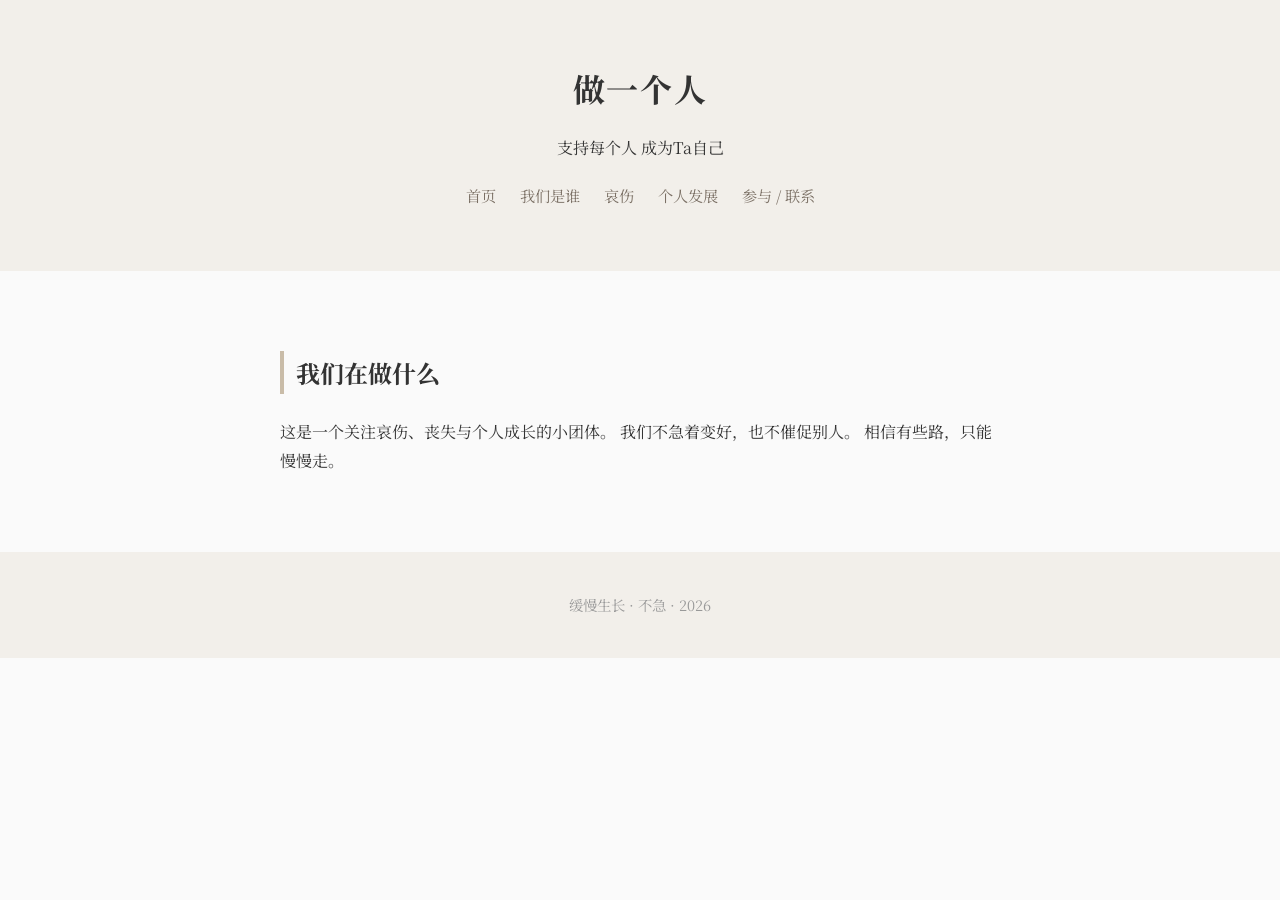
==== index.html @ f3f9eed6 "Update index.html" ====
<!DOCTYPE html>
<html lang="zh-CN">
<head>
  <meta charset="UTF-8" />
  <title>缓慢生长</title>
  <link href="https://fonts.googleapis.com/css2?family=Noto+Serif+SC:wght@400;700&display=swap" rel="stylesheet">
  <link rel="stylesheet" href="style.css">
</head>
<body>

<header>
  <h1>做一个人</h1>
  <p>支持每个人 成为Ta自己</p>
  <nav>
    <a href="index.html">首页</a>
    <a href="about.html">我们是谁</a>
    <a href="grief.html">哀伤</a>
    <a href="growth.html">个人发展</a>
    <a href="contact.html">参与 / 联系</a>
  </nav>
</header>

<section>
  <h2>我们在做什么</h2>
  <p>
    这是一个关注哀伤、丧失与个人成长的小团体。
    我们不急着变好，也不催促别人。
    相信有些路，只能慢慢走。
  </p>
</section>

<footer>
  缓慢生长 · 不急 · 2026
</footer>

</body>
</html>
---- style.css ----
body {
  margin: 0;
  font-family: "Noto Serif SC", serif;
  background: #fafafa;
  color: #333;
  line-height: 1.8;
}

header {
  padding: 60px 20px;
  text-align: center;
  background: #f2efea;
}

header h1 {
  margin: 0;
  font-size: 2em;
  letter-spacing: 0.05em;
}

nav {
  margin-top: 20px;
}

nav a {
  margin: 0 10px;
  color: #7a6f64;
  text-decoration: none;
  font-size: 0.95em;
}

nav a:hover {
  text-decoration: underline;
}

section {
  max-width: 720px;
  margin: auto;
  padding: 60px 20px;
}

h2 {
  font-size: 1.5em;
  border-left: 4px solid #c9bca8;
  padding-left: 12px;
  margin-bottom: 24px;
}

footer {
  text-align: center;
  padding: 40px;
  font-size: 0.9em;
  color: #999;
  background: #f2efea;
}
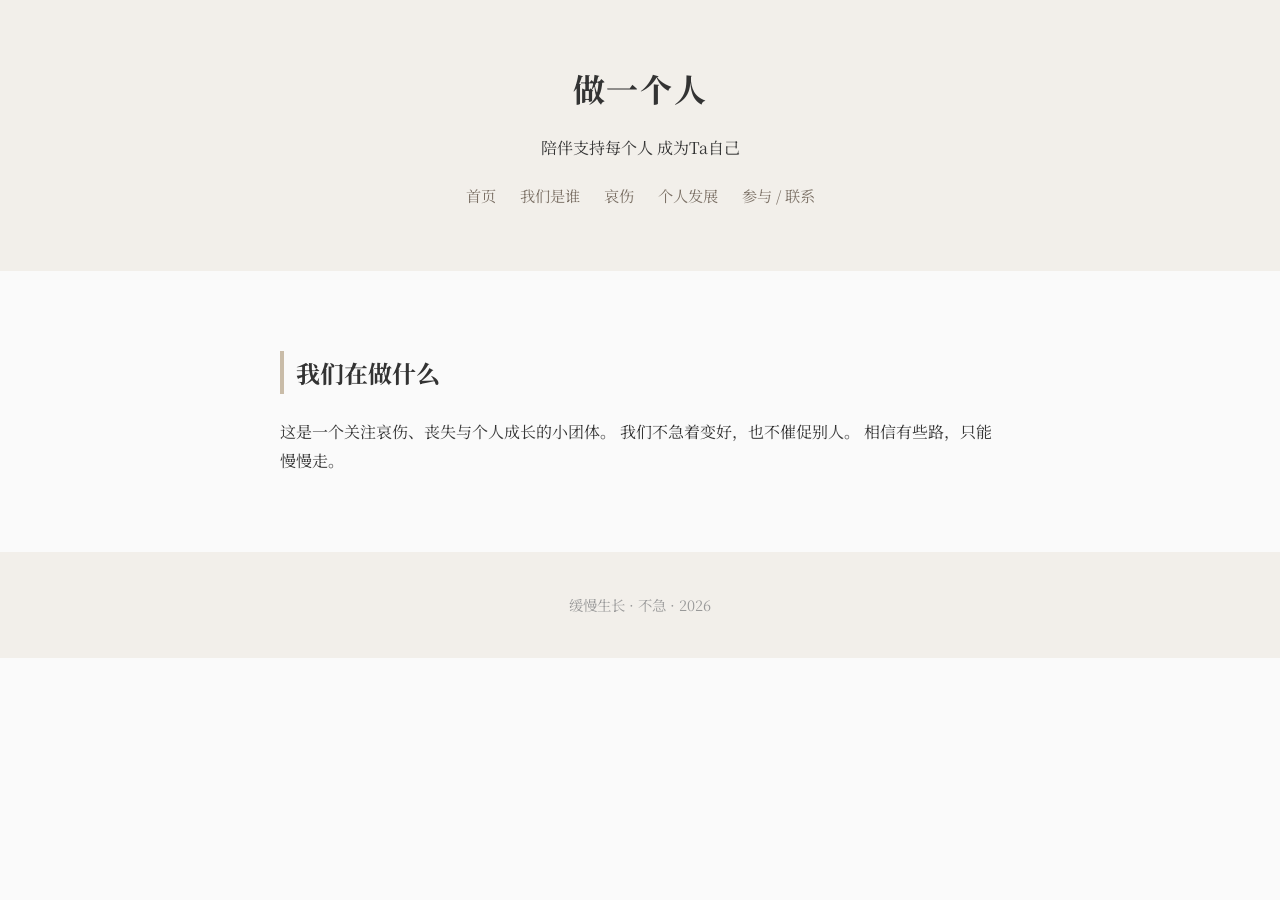
==== commit 01340ae4: "Update index.html" ====
--- a/index.html
+++ b/index.html
@@ -10,7 +10,7 @@
 
 <header>
   <h1>做一个人</h1>
-  <p>支持每个人 成为Ta自己</p>
+  <p>陪伴支持每个人 成为Ta自己</p>
   <nav>
     <a href="index.html">首页</a>
     <a href="about.html">我们是谁</a>
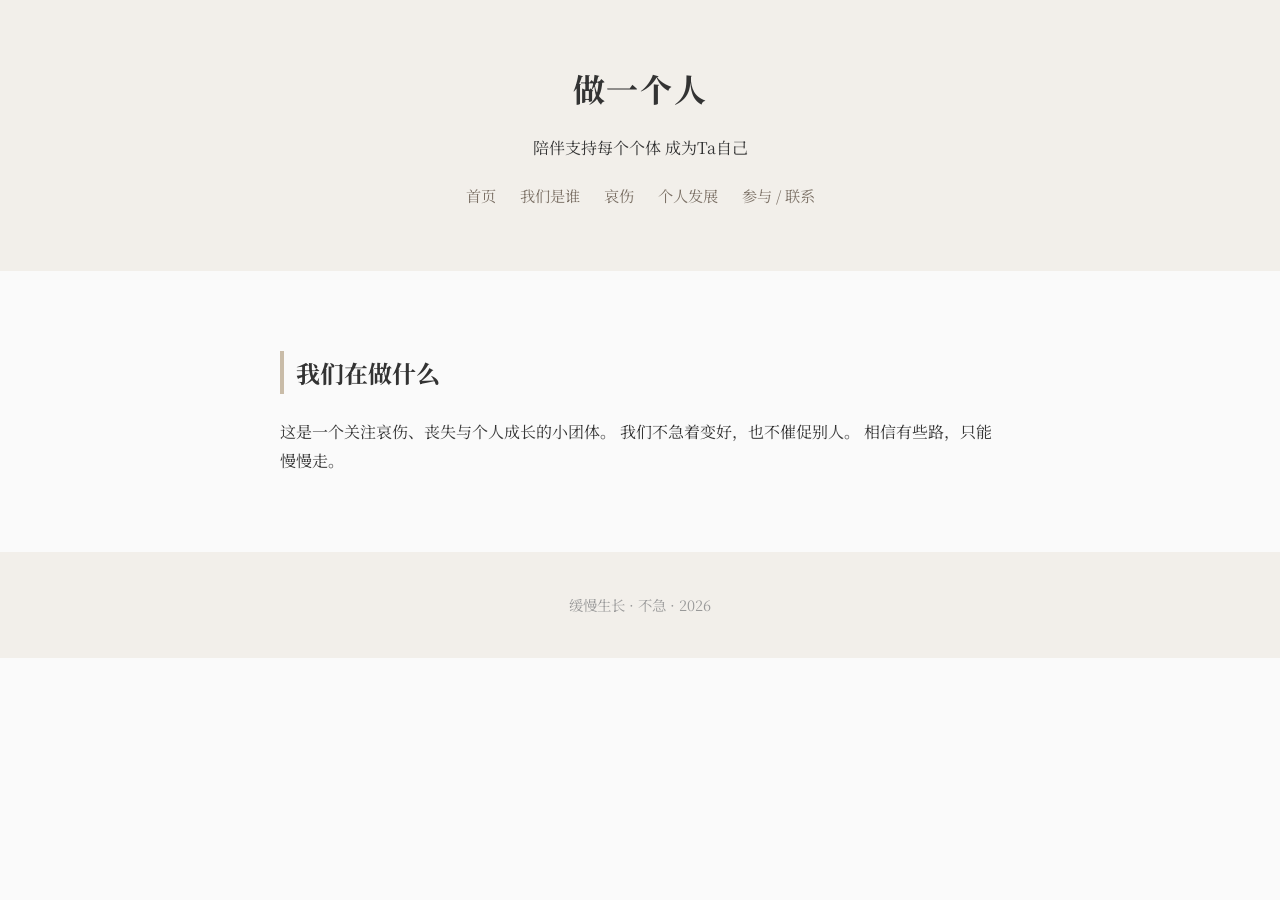
==== commit a7493b66: "Update index.html" ====
--- a/index.html
+++ b/index.html
@@ -2,7 +2,7 @@
 <html lang="zh-CN">
 <head>
   <meta charset="UTF-8" />
-  <title>缓慢生长</title>
+  <title>做一个人</title>
   <link href="https://fonts.googleapis.com/css2?family=Noto+Serif+SC:wght@400;700&display=swap" rel="stylesheet">
   <link rel="stylesheet" href="style.css">
 </head>
@@ -10,7 +10,7 @@
 
 <header>
   <h1>做一个人</h1>
-  <p>陪伴支持每个人 成为Ta自己</p>
+  <p>陪伴支持每个个体 成为Ta自己</p>
   <nav>
     <a href="index.html">首页</a>
     <a href="about.html">我们是谁</a>
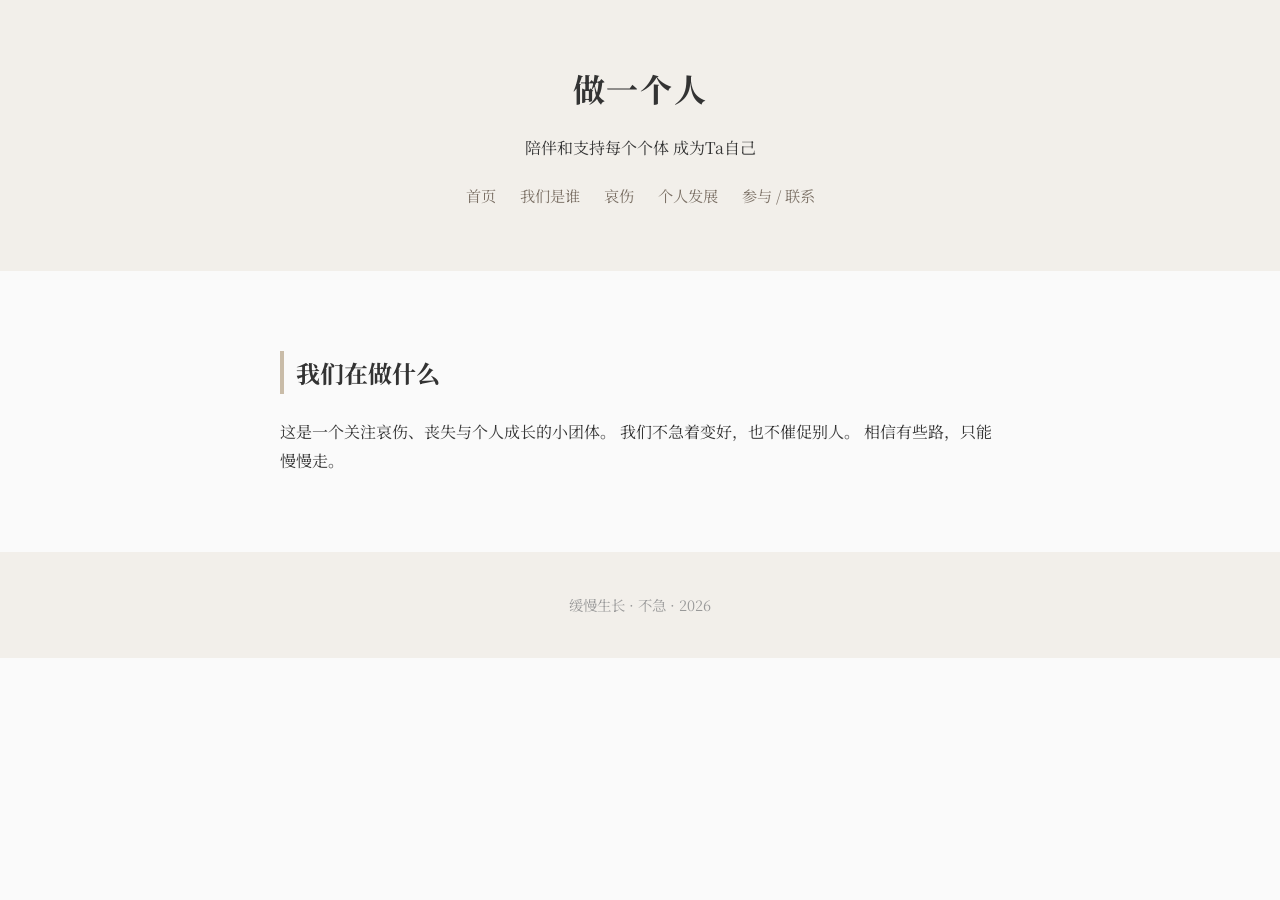
==== commit 324fcb80: "Update index.html" ====
--- a/index.html
+++ b/index.html
@@ -10,7 +10,7 @@
 
 <header>
   <h1>做一个人</h1>
-  <p>陪伴支持每个个体 成为Ta自己</p>
+  <p>陪伴和支持每个个体 成为Ta自己</p>
   <nav>
     <a href="index.html">首页</a>
     <a href="about.html">我们是谁</a>
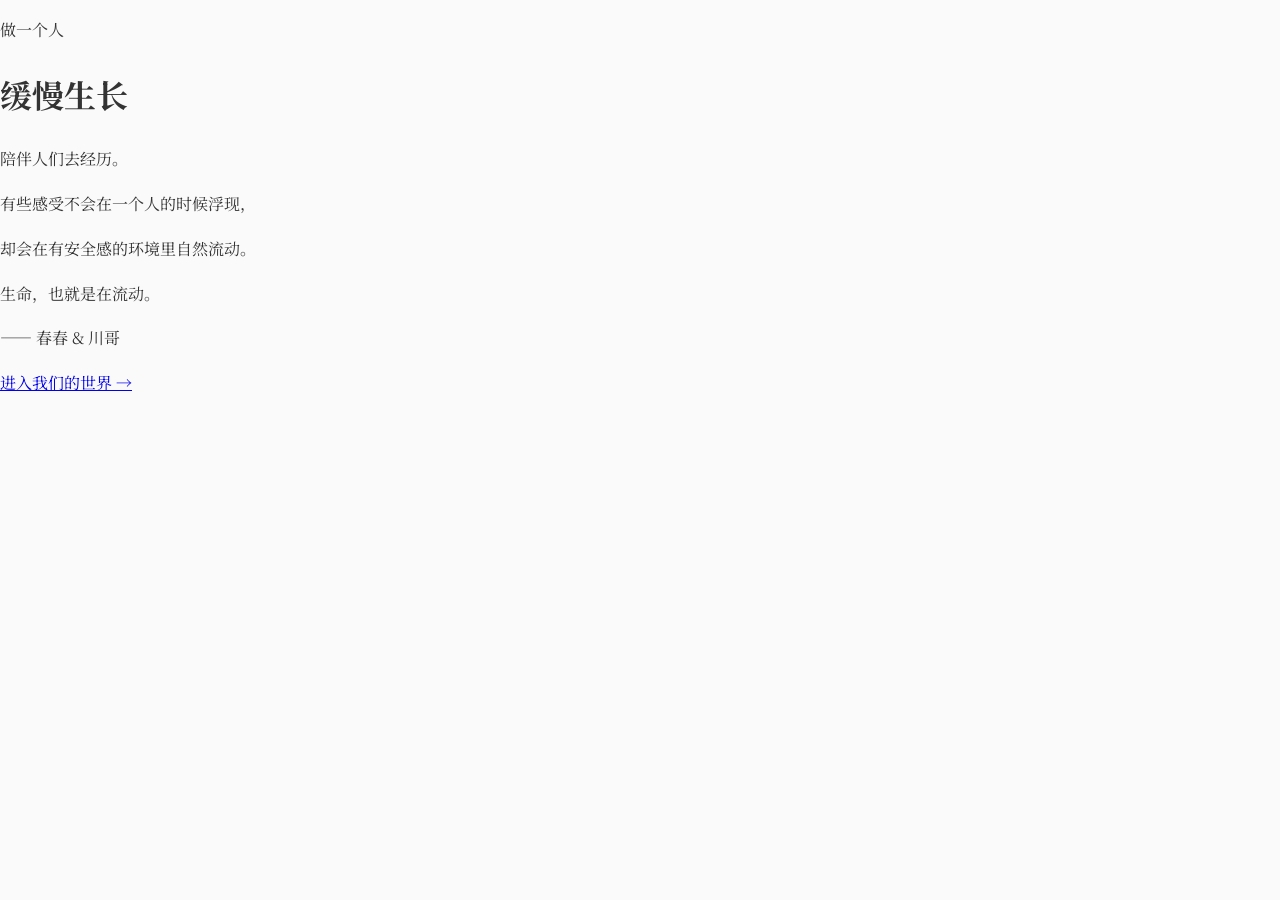
==== commit f811cd35: "Update index.html" ====
--- a/index.html
+++ b/index.html
@@ -2,36 +2,28 @@
 <html lang="zh-CN">
 <head>
   <meta charset="UTF-8" />
-  <title>做一个人</title>
-  <link href="https://fonts.googleapis.com/css2?family=Noto+Serif+SC:wght@400;700&display=swap" rel="stylesheet">
-  <link rel="stylesheet" href="style.css">
+  <meta name="viewport" content="width=device-width, initial-scale=1.0" />
+  <title>做一个人 · 缓慢生长</title>
+  <link href="https://fonts.googleapis.com/css2?family=Noto+Serif+SC:wght@300;400;600&display=swap" rel="stylesheet">
+  <link rel="stylesheet" href="style.css" />
 </head>
-<body>
+<body class="home">
 
-<header>
-  <h1>做一个人</h1>
-  <p>陪伴和支持每个个体 成为Ta自己</p>
-  <nav>
-    <a href="index.html">首页</a>
-    <a href="about.html">我们是谁</a>
-    <a href="grief.html">哀伤</a>
-    <a href="growth.html">个人发展</a>
-    <a href="contact.html">参与 / 联系</a>
-  </nav>
-</header>
+  <div class="home-container">
+    <p class="home-subtitle">做一个人</p>
+    <h1 class="home-title">缓慢生长</h1>
 
-<section>
-  <h2>我们在做什么</h2>
-  <p>
-    这是一个关注哀伤、丧失与个人成长的小团体。
-    我们不急着变好，也不催促别人。
-    相信有些路，只能慢慢走。
-  </p>
-</section>
+    <div class="home-quote">
+      <p>陪伴人们去经历。</p>
+      <p>有些感受不会在一个人的时候浮现，</p>
+      <p>却会在有安全感的环境里自然流动。</p>
+      <p class="home-quote-last">生命，也就是在流动。</p>
+    </div>
 
-<footer>
-  缓慢生长 · 不急 · 2026
-</footer>
+    <p class="home-sign">—— 春春 & 川哥</p>
+
+    <a href="world.html" class="btn-enter">进入我们的世界 →</a>
+  </div>
 
 </body>
 </html>
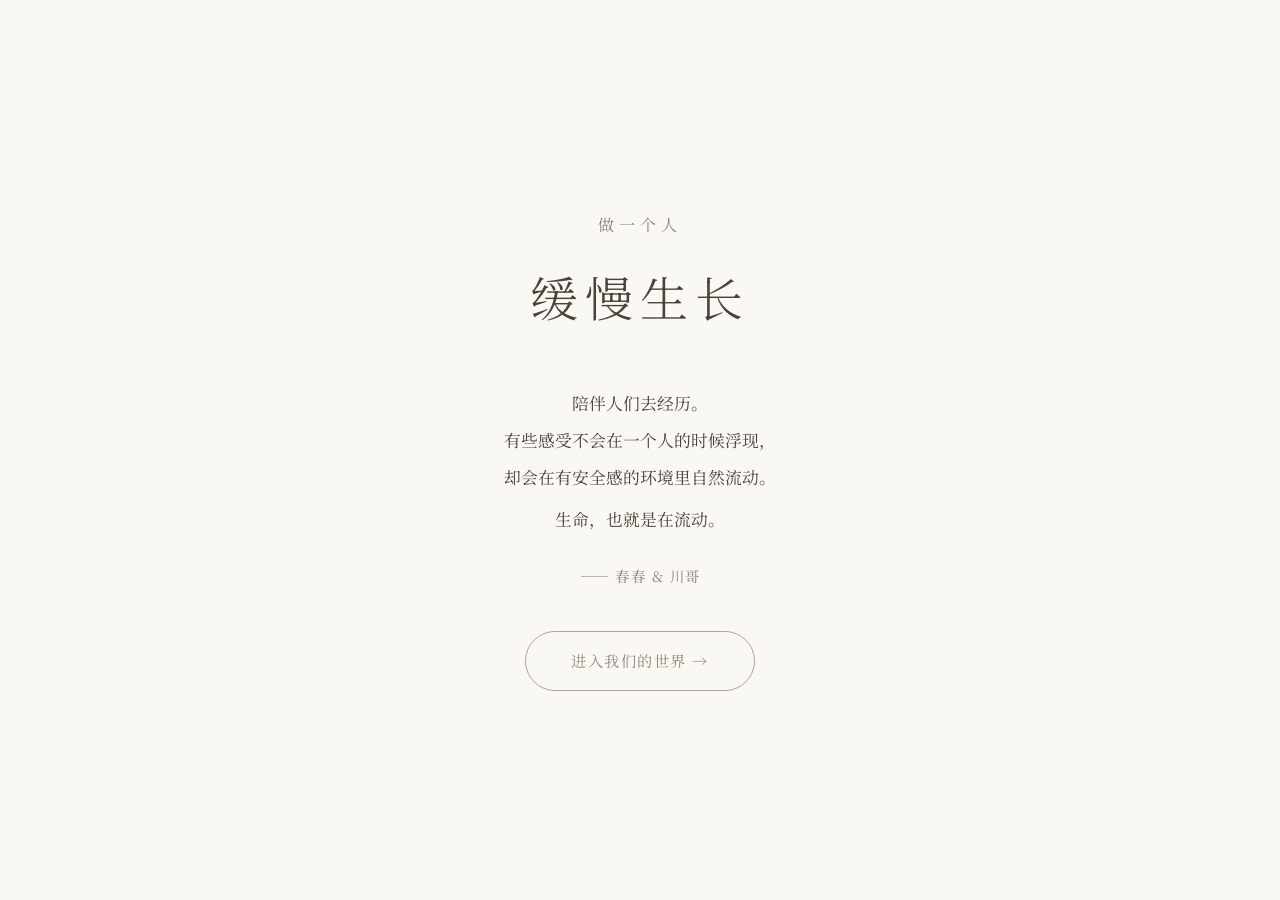
==== commit 7ce27434: "Update index.html" ====
--- a/index.html
+++ b/index.html
@@ -22,7 +22,7 @@
 
     <p class="home-sign">—— 春春 & 川哥</p>
 
-    <a href="world.html" class="btn-enter">进入我们的世界 →</a>
+  <a href="world.html" class="btn-enter">进入我们的世界 →</a>
   </div>
 
 </body>
--- a/style.css
+++ b/style.css
@@ -1,55 +1,356 @@
+/* ============================================
+   做一个人 · 全局样式
+   简洁 / 丝滑 / 温暖
+   ============================================ */
+
+/* ---------- 基础变量 ---------- */
+:root {
+  --color-bg:       #FAF8F5;   /* 暖白 */
+  --color-text:     #4A4338;   /* 深棕灰 */
+  --color-muted:    #8C8276;   /* 柔和灰棕 */
+  --color-accent:   #B5A48C;   /* 大地色 */
+  --color-accent2:  #D4C5B0;   /* 浅大地色 */
+  --color-highlight:#9B8573;   /* 强调棕 */
+  --color-line:     #E0D8CC;   /* 分隔线 */
+  --color-dot:      #C8BDAF;   /* 进度点 */
+  --color-dot-active: #9B8573; /* 当前进度点 */
+  --font-serif:     'Noto Serif SC', 'Songti SC', serif;
+  --font-sans:      -apple-system, BlinkMacSystemFont, 'Segoe UI', sans-serif;
+  --transition:     0.4s cubic-bezier(0.25, 0.1, 0.25, 1);
+}
+
+/* ---------- 全局重置 ---------- */
+*, *::before, *::after { margin: 0; padding: 0; box-sizing: border-box; }
+
+html {
+  scroll-behavior: smooth;
+  font-size: 16px;
+}
+
 body {
-  margin: 0;
-  font-family: "Noto Serif SC", serif;
-  background: #fafafa;
-  color: #333;
-  line-height: 1.8;
-}
-
-header {
-  padding: 60px 20px;
+  font-family: var(--font-serif);
+  background: var(--color-bg);
+  color: var(--color-text);
+  line-height: 2;
+  -webkit-font-smoothing: antialiased;
+}
+
+a {
+  color: var(--color-highlight);
+  text-decoration: none;
+  transition: opacity var(--transition);
+}
+a:hover { opacity: 0.7; }
+
+/* ============================================
+   首页
+   ============================================ */
+.home {
+  min-height: 100vh;
+  display: flex;
+  align-items: center;
+  justify-content: center;
+  padding: 2rem;
+}
+
+.home-container {
   text-align: center;
-  background: #f2efea;
-}
-
-header h1 {
-  margin: 0;
-  font-size: 2em;
+  max-width: 520px;
+  animation: fadeUp 1.2s ease-out;
+}
+
+@keyframes fadeUp {
+  from { opacity: 0; transform: translateY(30px); }
+  to   { opacity: 1; transform: translateY(0); }
+}
+
+.home-subtitle {
+  font-size: 1rem;
+  color: var(--color-muted);
+  letter-spacing: 0.3em;
+  margin-bottom: 0.5rem;
+}
+
+.home-title {
+  font-size: 3rem;
+  font-weight: 300;
+  color: var(--color-text);
+  letter-spacing: 0.15em;
+  margin-bottom: 2.5rem;
+}
+
+.home-quote {
+  font-size: 1.05rem;
+  line-height: 2.2;
+  color: var(--color-text);
+  margin-bottom: 0.5rem;
+}
+
+.home-quote-last {
+  margin-top: 0.3rem;
+}
+
+.home-sign {
+  font-size: 0.9rem;
+  color: var(--color-muted);
+  margin-top: 1.5rem;
+  margin-bottom: 2.5rem;
+  letter-spacing: 0.1em;
+}
+
+.btn-enter {
+  display: inline-block;
+  padding: 0.85rem 2.8rem;
+  border: 1.5px solid var(--color-accent);
+  border-radius: 100px;
+  color: var(--color-highlight);
+  font-family: var(--font-serif);
+  font-size: 0.95rem;
+  letter-spacing: 0.1em;
+  transition: all var(--transition);
+  cursor: pointer;
+}
+.btn-enter:hover {
+  background: var(--color-accent2);
+  border-color: var(--color-accent2);
+  opacity: 1;
+  transform: translateY(-2px);
+  box-shadow: 0 4px 20px rgba(155, 133, 115, 0.15);
+}
+
+/* ============================================
+   「我们的世界」页面
+   ============================================ */
+
+/* ----- 顶部导航 ----- */
+.top-nav {
+  position: fixed;
+  top: 0; left: 0; right: 0;
+  display: flex;
+  justify-content: space-between;
+  align-items: center;
+  padding: 1.2rem 2rem;
+  background: rgba(250, 248, 245, 0.85);
+  backdrop-filter: blur(12px);
+  -webkit-backdrop-filter: blur(12px);
+  z-index: 100;
+  transition: box-shadow var(--transition);
+}
+.top-nav.scrolled {
+  box-shadow: 0 1px 8px rgba(0,0,0,0.04);
+}
+
+.nav-brand {
+  font-size: 1rem;
+  color: var(--color-text);
+  letter-spacing: 0.15em;
+  font-weight: 400;
+}
+.nav-contact {
+  font-size: 0.85rem;
+  color: var(--color-muted);
   letter-spacing: 0.05em;
 }
 
-nav {
-  margin-top: 20px;
-}
-
-nav a {
-  margin: 0 10px;
-  color: #7a6f64;
-  text-decoration: none;
-  font-size: 0.95em;
-}
-
-nav a:hover {
-  text-decoration: underline;
-}
-
-section {
-  max-width: 720px;
-  margin: auto;
-  padding: 60px 20px;
-}
-
-h2 {
-  font-size: 1.5em;
-  border-left: 4px solid #c9bca8;
-  padding-left: 12px;
-  margin-bottom: 24px;
-}
-
-footer {
+/* ----- 主体 ----- */
+.world-main {
+  padding-top: 0;
+}
+
+/* ----- 第一屏引言 ----- */
+.section-intro {
+  min-height: 100vh;
+  display: flex;
+  align-items: center;
+  justify-content: center;
+  padding: 4rem 2rem 3rem;
+}
+
+.section-intro .section-inner {
   text-align: center;
-  padding: 40px;
-  font-size: 0.9em;
-  color: #999;
-  background: #f2efea;
-}+  max-width: 560px;
+}
+
+.section-quote {
+  font-size: 1.15rem;
+  line-height: 2.4;
+  color: var(--color-text);
+}
+.quote-last {
+  display: inline-block;
+  margin-top: 0.3rem;
+}
+
+.section-sign {
+  font-size: 0.9rem;
+  color: var(--color-muted);
+  margin-top: 2rem;
+  letter-spacing: 0.1em;
+}
+
+/* ----- 分隔线 ----- */
+.divider {
+  display: flex;
+  justify-content: center;
+  padding: 0.5rem 0;
+}
+.divider span {
+  display: block;
+  width: 40px;
+  height: 1px;
+  background: var(--color-line);
+}
+
+/* ----- 内容区块 ----- */
+.section {
+  padding: 5rem 2rem;
+}
+.section:last-child {
+  padding-bottom: 6rem;
+}
+
+.section-inner {
+  max-width: 620px;
+  margin: 0 auto;
+  animation: fadeIn 0.8s ease-out;
+}
+
+@keyframes fadeIn {
+  from { opacity 0; transform: translateY(20px); }
+  to   { opacity 1; transform: translateY(0); }
+}
+
+.section-title {
+  font-size: 1.4rem;
+  font-weight: 400;
+  color: var(--color-text);
+  letter-spacing: 0.15em;
+  margin-bottom: 2rem;
+  position: relative;
+  padding-bottom: 1rem;
+}
+.section-title::after {
+  content: '';
+  position: absolute;
+  bottom: 0; left: 0;
+  width: 30px;
+  height: 1.5px;
+  background: var(--color-accent);
+}
+
+.section-content {
+  font-size: 1rem;
+  line-height: 2.2;
+  color: var(--color-text);
+}
+.section-content p {
+  margin-bottom: 1rem;
+}
+
+.sub-title {
+  font-size: 1rem;
+  color: var(--color-highlight);
+  margin-top: 2rem;
+  margin-bottom: 0.5rem;
+  font-weight: 400;
+}
+
+.highlight-line {
+  color: var(--color-highlight);
+  margin-top: 1.2rem;
+}
+
+/* ----- "关于我们俩" 区块 ----- */
+.two-of-us {
+  margin-top: 2rem;
+  padding: 1.5rem 1.8rem;
+  background: rgba(212, 197, 176, 0.12);
+  border-radius: 8px;
+  border-left: 2px solid var(--color-accent2);
+}
+
+/* ----- 联系我们 ----- */
+.contact-content {
+  text-align: center;
+}
+.contact-email {
+  display: inline-block;
+  margin-top: 1.5rem;
+  font-size: 1.2rem;
+  color: var(--color-highlight);
+  letter-spacing: 0.05em;
+  padding: 0.6rem 1.5rem;
+  border: 1px solid var(--color-accent2);
+  border-radius: 100px;
+  transition: all var(--transition);
+}
+.contact-email:hover {
+  background: var(--color-accent2);
+  opacity: 1;
+}
+
+/* ----- 底部 ----- */
+.footer {
+  text-align: center;
+  padding: 3rem 2rem;
+  color: var(--color-muted);
+  font-size: 0.85rem;
+  letter-spacing: 0.1em;
+  border-top: 1px solid var(--color-line);
+}
+.footer-sub {
+  font-size: 0.8rem;
+  margin-top: 0.3rem;
+  color: var(--color-line);
+}
+
+/* ============================================
+   右侧进度指示点
+   ============================================ */
+.progress-dots {
+  position: fixed;
+  right: 1.2rem;
+  top: 50%;
+  transform: translateY(-50%);
+  display: flex;
+  flex-direction: column;
+  gap: 10px;
+  z-index: 90;
+}
+
+.dot {
+  display: block;
+  width: 7px;
+  height: 7px;
+  border-radius: 50%;
+  background: var(--color-dot);
+  transition: all var(--transition);
+  cursor: pointer;
+}
+.dot.active {
+  background: var(--color-dot-active);
+  transform: scale(1.4);
+}
+
+/* ============================================
+   响应式
+   ============================================ */
+@media (max-width: 640px) {
+  .home-title { font-size: 2.2rem; }
+  .home-quote, .section-quote { font-size: 1rem; line-height: 2; }
+  .section { padding: 3.5rem 1.5rem; }
+  .section-title { font-size: 1.2rem; }
+  .progress-dots { right: 0.6rem; gap: 8px; }
+  .dot { width: 5px; height: 5px; }
+  .top-nav { padding: 1rem 1.2rem; }
+  .contact-email { font-size: 1rem; }
+}
+
+/* ----- 滚动条美化 ----- */
+::-webkit-scrollbar { width: 6px; }
+::-webkit-scrollbar-track { background: transparent; }
+::-webkit-scrollbar-thumb {
+  background: var(--color-line);
+  border-radius: 3px;
+}
+::-webkit-scrollbar-thumb:hover { background: var(--color-accent2); }
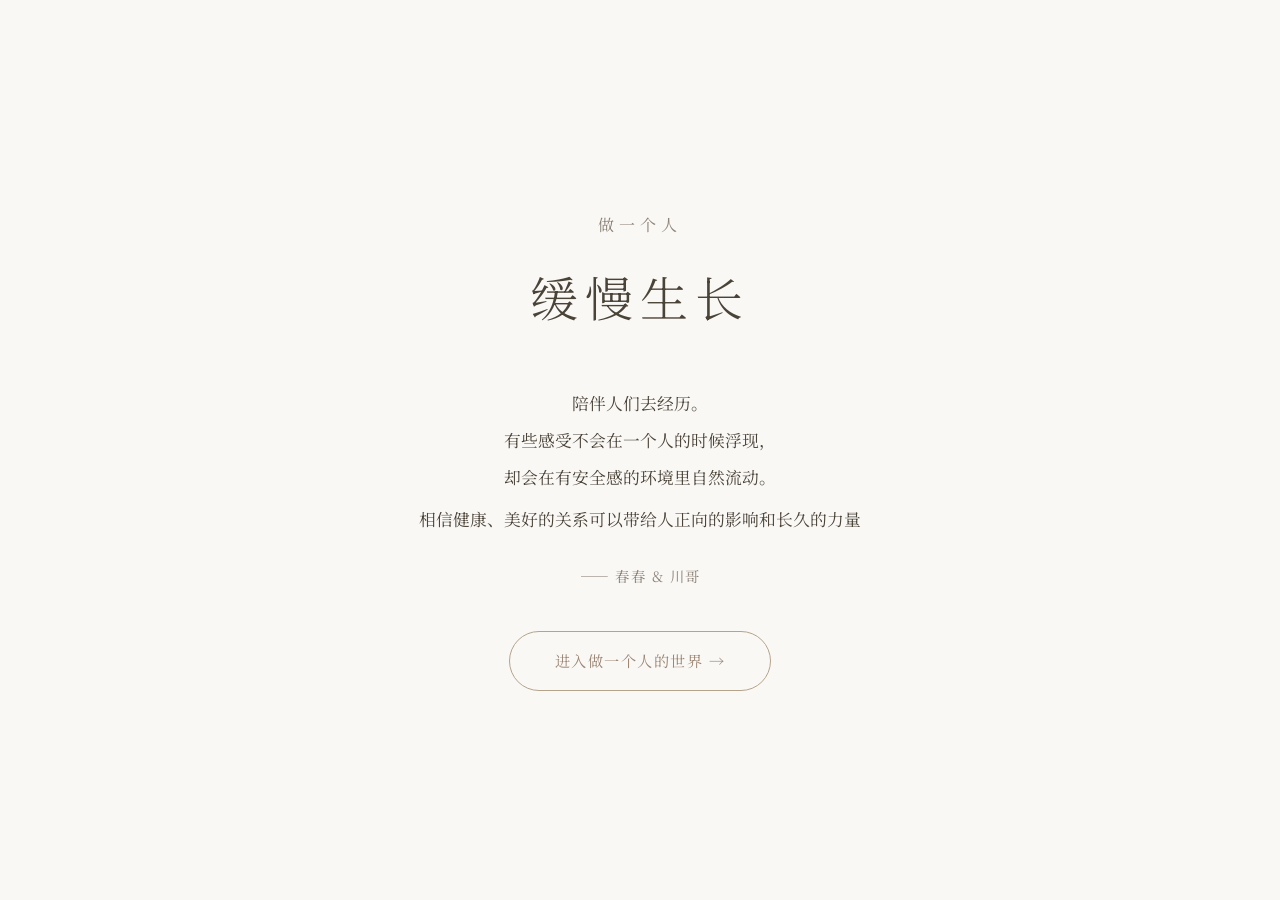
==== commit 4c969dc3: "Update index.html" ====
--- a/index.html
+++ b/index.html
@@ -17,12 +17,12 @@
       <p>陪伴人们去经历。</p>
       <p>有些感受不会在一个人的时候浮现，</p>
       <p>却会在有安全感的环境里自然流动。</p>
-      <p class="home-quote-last">生命，也就是在流动。</p>
+      <p class="home-quote-last">相信健康、美好的关系可以带给人正向的影响和长久的力量</p>
     </div>
 
     <p class="home-sign">—— 春春 & 川哥</p>
 
-  <a href="world.html" class="btn-enter">进入我们的世界 →</a>
+  <a href="world.html" class="btn-enter">进入做一个人的世界 →</a>
   </div>
 
 </body>
--- a/style.css
+++ b/style.css
@@ -354,3 +354,35 @@
   border-radius: 3px;
 }
 ::-webkit-scrollbar-thumb:hover { background: var(--color-accent2); }
+.read-more {
+  margin-top: 1.5rem;
+  padding-left: 1rem;
+  border-left: 2px solid #e8ddd0;
+  font-size: 0.9rem;
+  color: #8a7d6d;
+}
+
+.read-more p {
+  margin-bottom: 0.5rem;
+  font-weight: 500;
+}
+
+.read-more ul {
+  list-style: none;
+  padding-left: 0;
+}
+
+.read-more li {
+  margin-bottom: 0.3rem;
+}
+
+.read-more a {
+  color: #8a7d6d;
+  text-decoration: none;
+  border-bottom: 1px solid transparent;
+  transition: border-color 0.3s ease;
+}
+
+.read-more a:hover {
+  border-bottom-color: #8a7d6d;
+}
